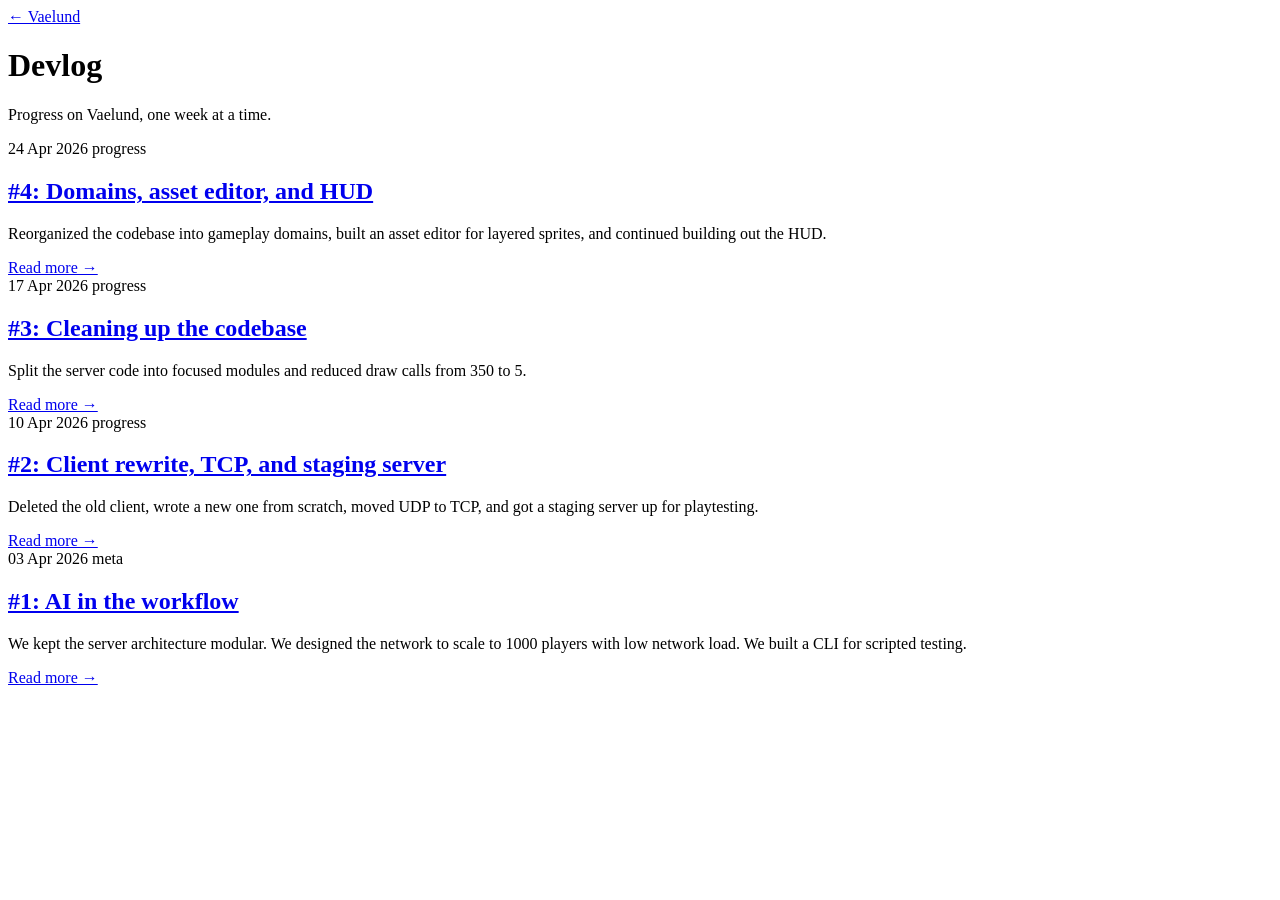
==== devlog/index.html @ cbfae711 "Post #4: Domains, asset editor, and HUD" ====
<!DOCTYPE html>
<html lang="en">
<head>
  <meta charset="utf-8">
  <meta name="viewport" content="width=device-width, initial-scale=1">
  <title>Devlog -- Vaelund</title>
  <link rel="stylesheet" href="/static/css/devlog.css">
</head>
<body>
  <nav class="devlog-nav">
    <a href="/" class="site-link">← Vaelund</a>
  </nav>
  <main class="devlog-index">
    <header class="index-header">
      <h1>Devlog</h1>
      <p>Progress on Vaelund, one week at a time.</p>
    </header>
    <div class="post-list">
      <article class="post-card">
        <div class="post-meta">
          <span class="post-date">24 Apr 2026</span>
          <span class="post-tag">progress</span>
        </div>
        <h2 class="post-title"><a href="/devlog/4-domains-asset-editor-and-hud">#4: Domains, asset editor, and HUD</a></h2>
        <p class="post-excerpt">Reorganized the codebase into gameplay domains, built an asset editor for layered sprites, and continued building out the HUD.</p>
        <a href="/devlog/4-domains-asset-editor-and-hud" class="read-more">Read more →</a>
      </article>

      <article class="post-card">
        <div class="post-meta">
          <span class="post-date">17 Apr 2026</span>
          <span class="post-tag">progress</span>
        </div>
        <h2 class="post-title"><a href="/devlog/3-cleaning-up-the-codebase">#3: Cleaning up the codebase</a></h2>
        <p class="post-excerpt">Split the server code into focused modules and reduced draw calls from 350 to 5.</p>
        <a href="/devlog/3-cleaning-up-the-codebase" class="read-more">Read more →</a>
      </article>

      <article class="post-card">
        <div class="post-meta">
          <span class="post-date">10 Apr 2026</span>
          <span class="post-tag">progress</span>
        </div>
        <h2 class="post-title"><a href="/devlog/2-client-rewrite-tcp-and-staging-server">#2: Client rewrite, TCP, and staging server</a></h2>
        <p class="post-excerpt">Deleted the old client, wrote a new one from scratch, moved UDP to TCP, and got a staging server up for playtesting.</p>
        <a href="/devlog/2-client-rewrite-tcp-and-staging-server" class="read-more">Read more →</a>
      </article>

      <article class="post-card">
        <div class="post-meta">
          <span class="post-date">03 Apr 2026</span>
          <span class="post-tag">meta</span>
        </div>
        <h2 class="post-title"><a href="/devlog/1-ai-in-the-workflow">#1: AI in the workflow</a></h2>
        <p class="post-excerpt">We kept the server architecture modular. We designed the network to scale to 1000 players with low network load. We built a CLI for scripted testing.</p>
        <a href="/devlog/1-ai-in-the-workflow" class="read-more">Read more →</a>
      </article>

    </div>
  </main>
</body>
</html>
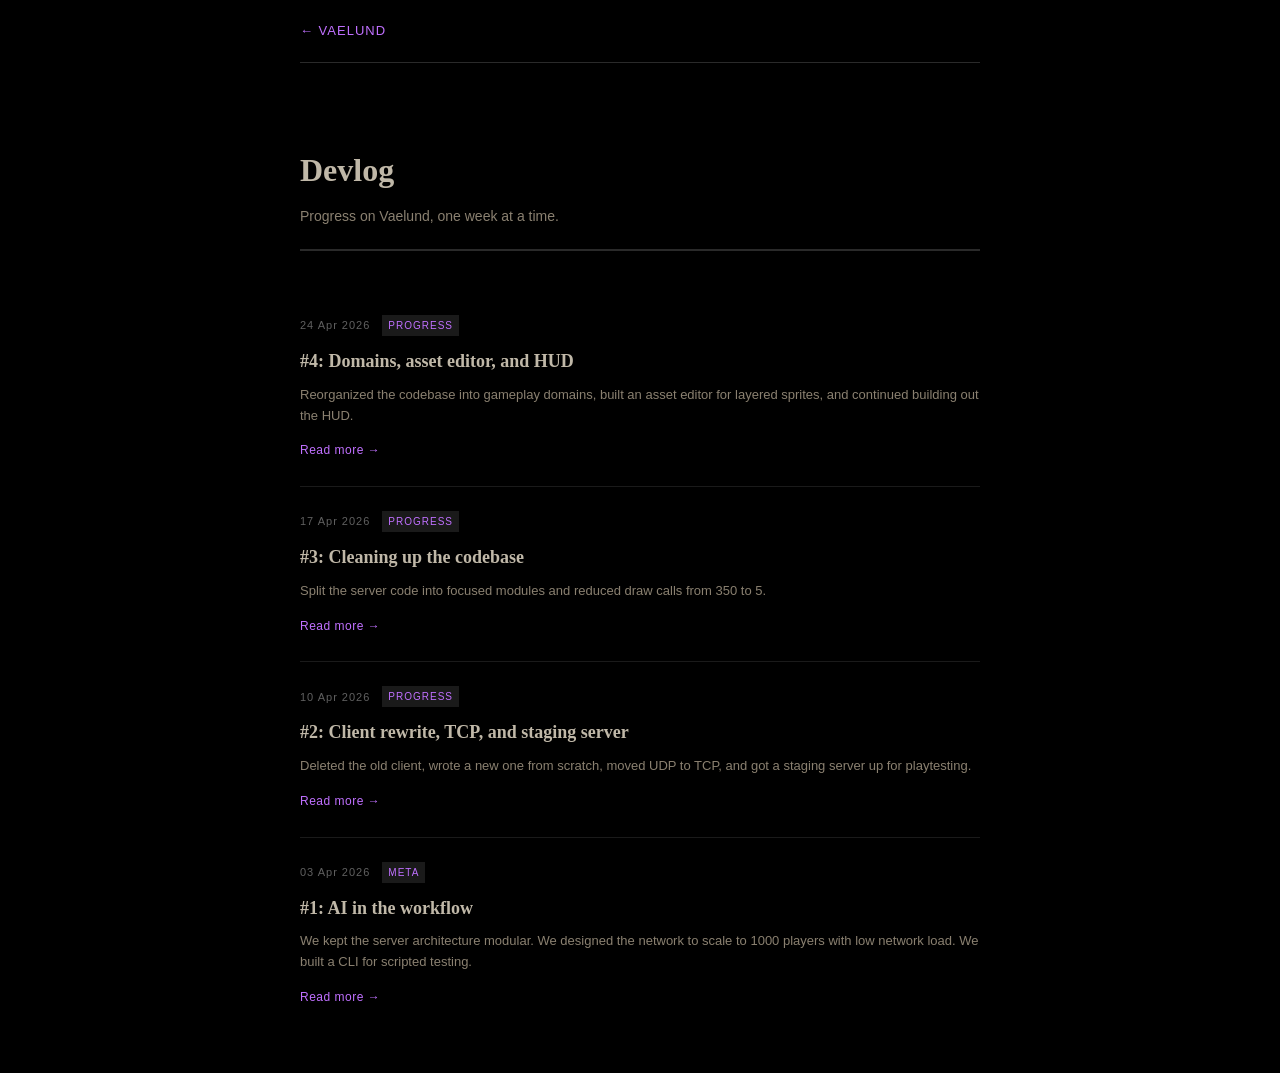
==== commit 6e5db1d7: "Add favicon to all devlog pages" ====
--- a/devlog/index.html
+++ b/devlog/index.html
@@ -5,6 +5,7 @@
   <meta name="viewport" content="width=device-width, initial-scale=1">
   <title>Devlog -- Vaelund</title>
   <link rel="stylesheet" href="/static/css/devlog.css">
+  <link rel="icon" type="image/png" href="/favicon.png">
 </head>
 <body>
   <nav class="devlog-nav">
--- a/static/css/devlog.css
+++ b/static/css/devlog.css
@@ -0,0 +1,300 @@
+/* ═══════════════════════════════════════════════════════════
+   VAELUND DEVLOG -- Standalone post and index pages
+   ═══════════════════════════════════════════════════════════ */
+
+* { box-sizing: border-box; margin: 0; padding: 0; }
+
+body {
+  background: #000;
+  color: #c0b8a8;
+  font-family: Verdana, Geneva, sans-serif;
+  font-size: 14px;
+  line-height: 1.7;
+  max-width: 720px;
+  margin: 0 auto;
+  padding: 0 20px;
+}
+
+/* ── Nav ───────────────────────────────────────────────── */
+
+.devlog-nav {
+  display: flex;
+  justify-content: space-between;
+  align-items: center;
+  padding: 20px 0;
+  border-bottom: 1px solid #2a2a2a;
+  margin-bottom: 40px;
+}
+
+.devlog-nav a {
+  color: #8a8070;
+  text-decoration: none;
+  font-size: 13px;
+  letter-spacing: 1px;
+  text-transform: uppercase;
+}
+
+.devlog-nav a:hover {
+  color: #c070ff;
+}
+
+.back-link {
+  color: #8a8070 !important;
+}
+
+.site-link {
+  color: #c070ff !important;
+}
+
+/* ── Index ──────────────────────────────────────────────── */
+
+.devlog-index {
+  padding: 40px 0;
+}
+
+.index-header {
+  margin-bottom: 40px;
+  padding-bottom: 20px;
+  border-bottom: 2px solid #2a2a2a;
+}
+
+.index-header h1 {
+  font-family: Georgia, serif;
+  font-size: 32px;
+  color: #c0b8a8;
+  margin-bottom: 8px;
+  font-weight: bold;
+}
+
+.index-header p {
+  color: #8a8070;
+  font-size: 14px;
+}
+
+.post-list {
+  display: flex;
+  flex-direction: column;
+  gap: 0;
+}
+
+.post-card {
+  padding: 24px 0;
+  border-bottom: 1px solid #1a1a1a;
+}
+
+.post-card:last-child {
+  border-bottom: none;
+}
+
+.post-meta {
+  display: flex;
+  align-items: center;
+  gap: 12px;
+  margin-bottom: 10px;
+}
+
+.post-date {
+  font-size: 11px;
+  color: #606060;
+  letter-spacing: 1px;
+}
+
+.post-tag {
+  font-size: 10px;
+  padding: 2px 6px;
+  background: #1a1a1a;
+  color: #c070ff;
+  letter-spacing: 1px;
+  text-transform: uppercase;
+}
+
+.post-title {
+  font-family: Georgia, serif;
+  font-size: 18px;
+  color: #c0b8a8;
+  font-weight: bold;
+  margin-bottom: 8px;
+}
+
+.post-title a {
+  color: #c0b8a8;
+  text-decoration: none;
+}
+
+.post-title a:hover {
+  color: #c070ff;
+}
+
+.post-excerpt {
+  font-size: 13px;
+  color: #8a8070;
+  line-height: 1.6;
+  margin-bottom: 12px;
+}
+
+.read-more {
+  font-size: 12px;
+  color: #c070ff !important;
+  text-decoration: none;
+  letter-spacing: 0.5px;
+}
+
+.read-more:hover {
+  text-decoration: underline;
+}
+
+.empty-state {
+  color: #606060;
+  font-style: italic;
+  padding: 20px 0;
+}
+
+/* ── Post page ──────────────────────────────────────────── */
+
+.devlog-post {
+  padding: 40px 0;
+}
+
+.post-header {
+  margin-bottom: 32px;
+  padding-bottom: 20px;
+  border-bottom: 2px solid #2a2a2a;
+}
+
+.post-header .post-title {
+  font-size: 28px;
+  margin-bottom: 0;
+  margin-top: 12px;
+}
+
+/* ── Post body ─────────────────────────────────────────── */
+
+.post-body {
+  font-size: 14px;
+  line-height: 1.8;
+}
+
+.post-body img {
+  width: auto;
+  image-rendering: pixelated;
+  image-rendering: -moz-crisp-edges;
+  image-rendering: crisp-edges;
+}
+
+.post-body h1,
+.post-body h2,
+.post-body h3 {
+  font-family: Georgia, serif;
+  color: #c0b8a8;
+  margin: 28px 0 12px;
+  font-weight: bold;
+}
+
+.post-body h1 { font-size: 24px; }
+.post-body h2 { font-size: 20px; }
+.post-body h3 { font-size: 16px; }
+
+.post-body p {
+  margin-bottom: 16px;
+  color: #c0b8a8;
+}
+
+.post-body strong {
+  color: #d0c8b8;
+  font-weight: bold;
+}
+
+.post-body em {
+  font-style: italic;
+  color: #b0a898;
+}
+
+.post-body a {
+  color: #c070ff;
+  text-decoration: none;
+}
+
+.post-body a:hover {
+  text-decoration: underline;
+}
+
+.post-body code {
+  background: #111;
+  padding: 2px 6px;
+  font-size: 13px;
+  color: #e0d0c0;
+  border: 1px solid #2a2a2a;
+}
+
+.post-body pre {
+  background: #080808;
+  border: 1px solid #2a2a2a;
+  padding: 16px;
+  overflow-x: auto;
+  margin: 20px 0;
+}
+
+.post-body pre code {
+  background: none;
+  border: none;
+  padding: 0;
+  font-size: 13px;
+  color: #e0d0c0;
+  line-height: 1.6;
+}
+
+.post-body blockquote {
+  border-left: 3px solid #c070ff;
+  margin: 20px 0;
+  padding: 8px 16px;
+  color: #8a8070;
+  background: #080808;
+}
+
+.post-body ul {
+  margin: 16px 0;
+  padding-left: 24px;
+  list-style: disc;
+}
+
+.post-body ul li {
+  margin-bottom: 6px;
+  color: #c0b8a8;
+}
+
+.post-body hr {
+  border: none;
+  border-top: 1px solid #2a2a2a;
+  margin: 32px 0;
+}
+
+/* ── Post footer ───────────────────────────────────────── */
+
+.post-footer {
+  margin-top: 48px;
+  padding-top: 20px;
+  border-top: 1px solid #1a1a1a;
+}
+
+/* ── Mobile ─────────────────────────────────────────────── */
+
+@media (max-width: 700px) {
+  body {
+    padding: 0 12px;
+  }
+
+  .devlog-nav {
+    padding: 16px 0;
+  }
+
+  .index-header h1 {
+    font-size: 24px;
+  }
+
+  .post-header .post-title {
+    font-size: 22px;
+  }
+
+  .post-body h1 { font-size: 20px; }
+  .post-body h2 { font-size: 17px; }
+}
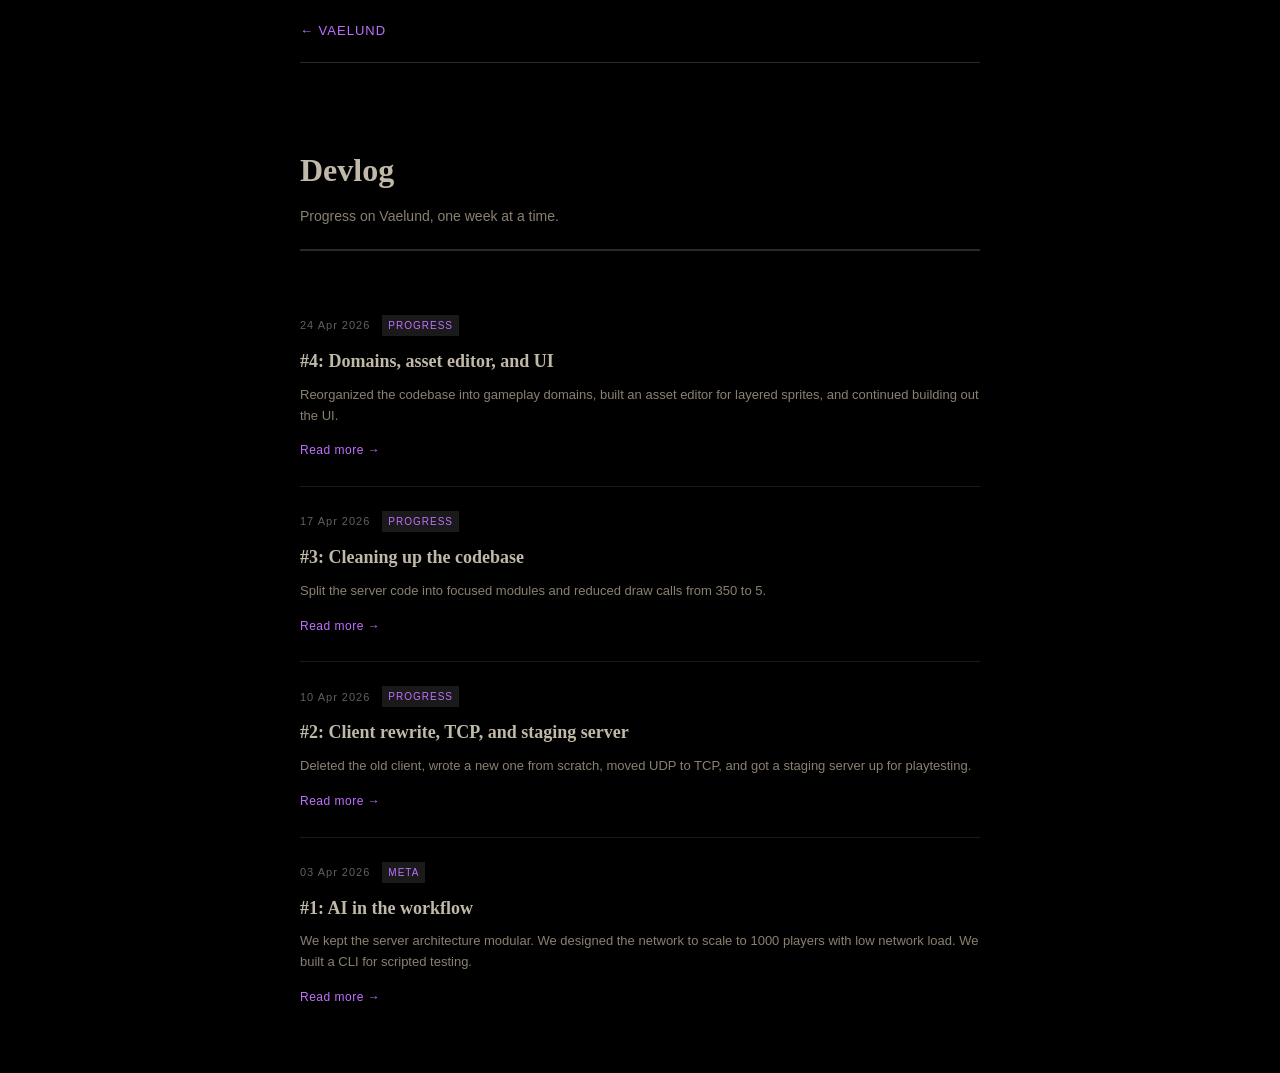
==== commit 2e21f76c: "Rename HUD to UI in post #4" ====
--- a/devlog/index.html
+++ b/devlog/index.html
@@ -22,9 +22,9 @@
           <span class="post-date">24 Apr 2026</span>
           <span class="post-tag">progress</span>
         </div>
-        <h2 class="post-title"><a href="/devlog/4-domains-asset-editor-and-hud">#4: Domains, asset editor, and HUD</a></h2>
-        <p class="post-excerpt">Reorganized the codebase into gameplay domains, built an asset editor for layered sprites, and continued building out the HUD.</p>
-        <a href="/devlog/4-domains-asset-editor-and-hud" class="read-more">Read more →</a>
+        <h2 class="post-title"><a href="/devlog/4-domains-asset-editor-and-ui">#4: Domains, asset editor, and UI</a></h2>
+        <p class="post-excerpt">Reorganized the codebase into gameplay domains, built an asset editor for layered sprites, and continued building out the UI.</p>
+        <a href="/devlog/4-domains-asset-editor-and-ui" class="read-more">Read more →</a>
       </article>
 
       <article class="post-card">
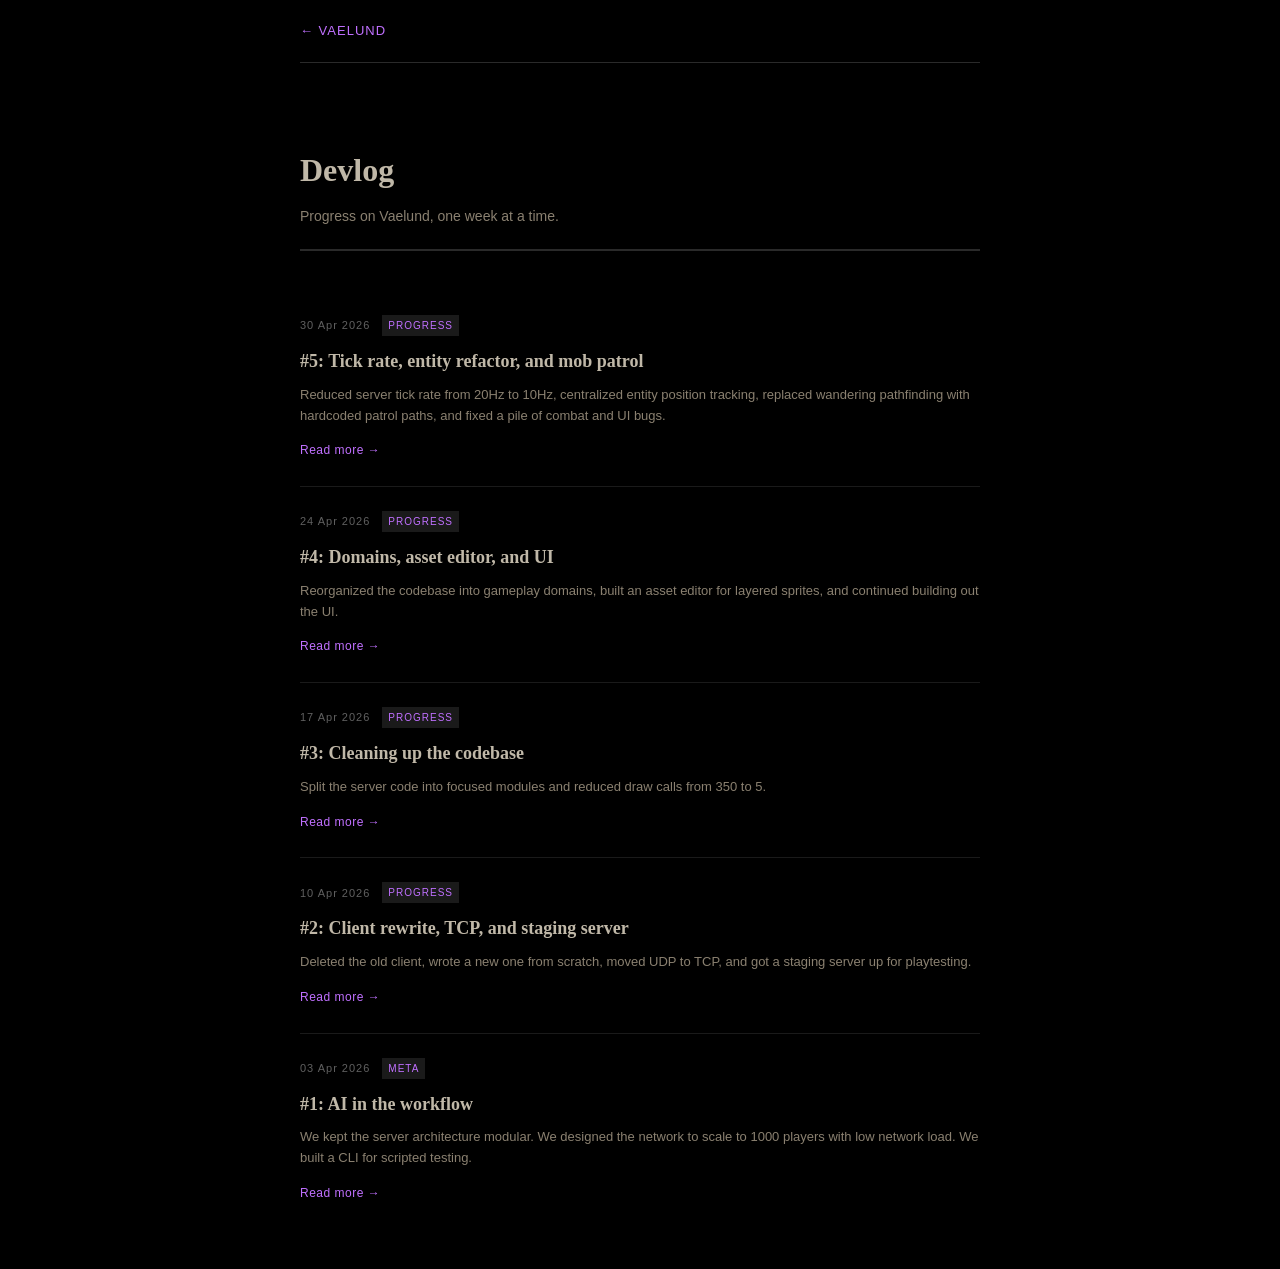
==== commit 85d09cf4: "Post #5: Tick rate, entity refactor, and mob patrol" ====
--- a/devlog/index.html
+++ b/devlog/index.html
@@ -17,6 +17,16 @@
       <p>Progress on Vaelund, one week at a time.</p>
     </header>
     <div class="post-list">
+      <article class="post-card">
+        <div class="post-meta">
+          <span class="post-date">30 Apr 2026</span>
+          <span class="post-tag">progress</span>
+        </div>
+        <h2 class="post-title"><a href="/devlog/5-tick-rate-entity-refactor-and-mob-patrol">#5: Tick rate, entity refactor, and mob patrol</a></h2>
+        <p class="post-excerpt">Reduced server tick rate from 20Hz to 10Hz, centralized entity position tracking, replaced wandering pathfinding with hardcoded patrol paths, and fixed a pile of combat and UI bugs.</p>
+        <a href="/devlog/5-tick-rate-entity-refactor-and-mob-patrol" class="read-more">Read more →</a>
+      </article>
+
       <article class="post-card">
         <div class="post-meta">
           <span class="post-date">24 Apr 2026</span>
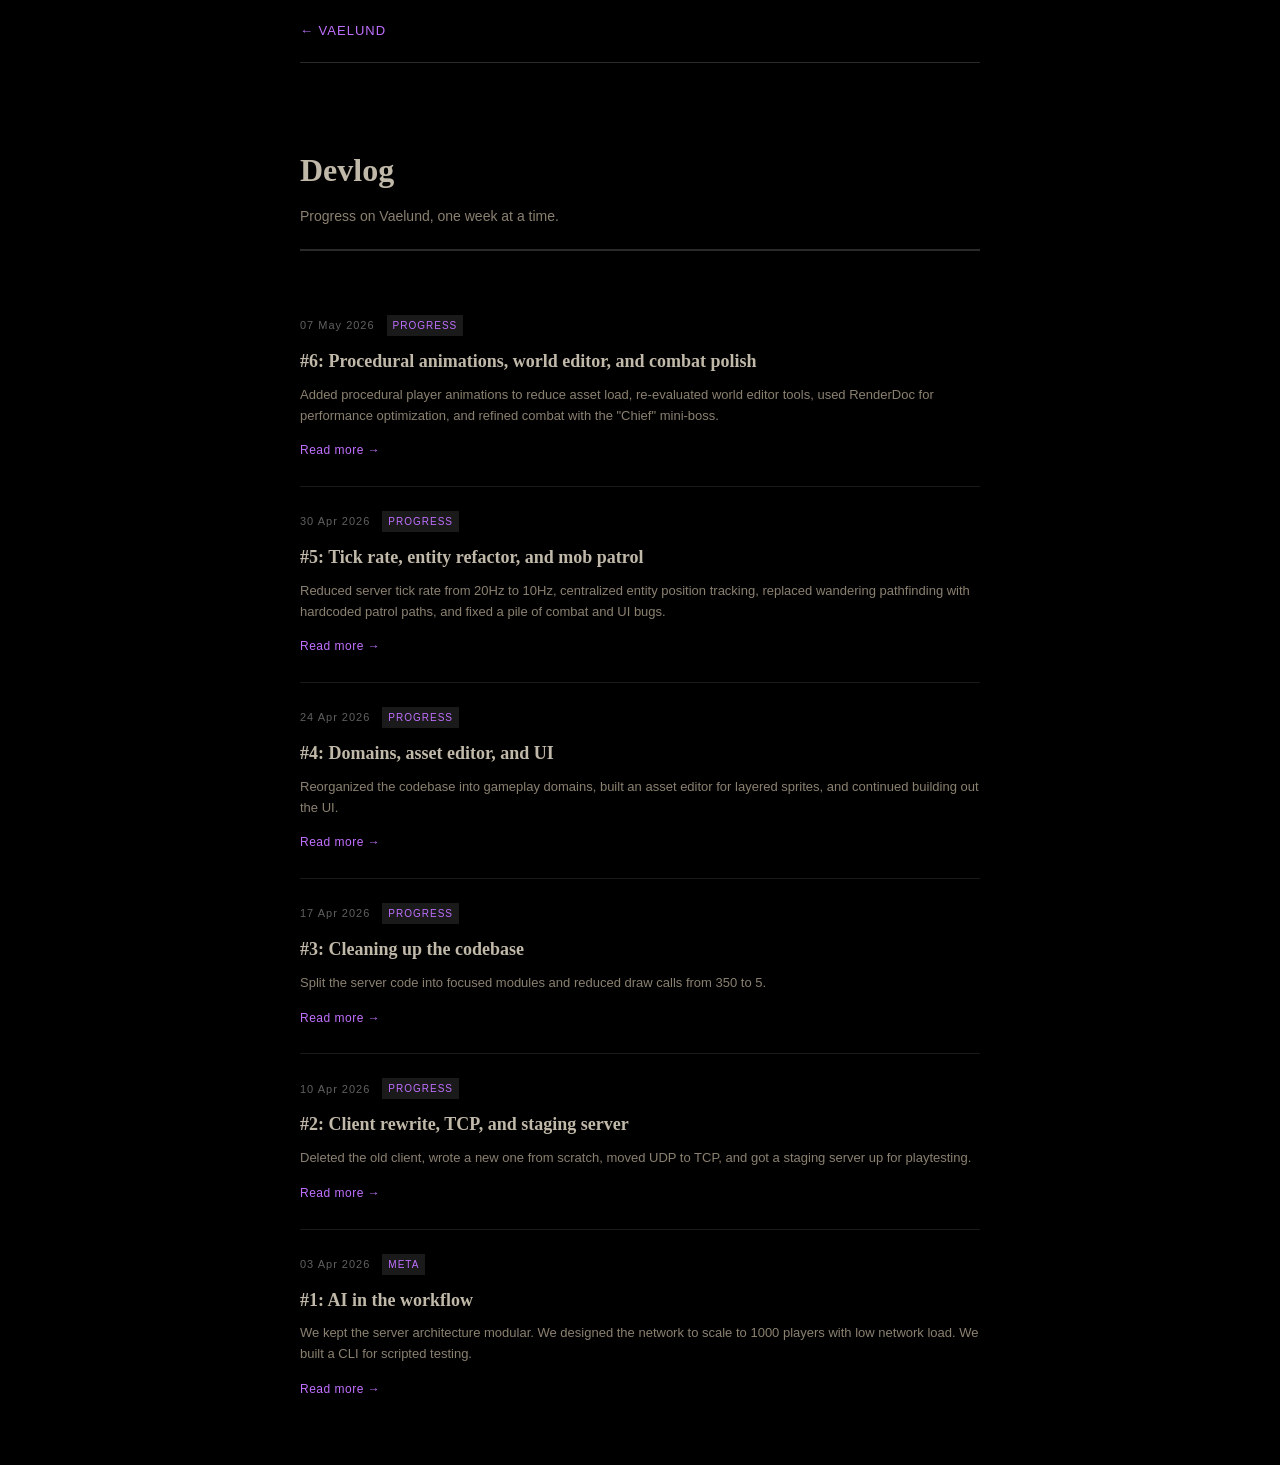
==== commit baf764a4: "Post #6: Procedural animations, world editor, and combat polish" ====
--- a/devlog/index.html
+++ b/devlog/index.html
@@ -17,6 +17,16 @@
       <p>Progress on Vaelund, one week at a time.</p>
     </header>
     <div class="post-list">
+      <article class="post-card">
+        <div class="post-meta">
+          <span class="post-date">07 May 2026</span>
+          <span class="post-tag">progress</span>
+        </div>
+        <h2 class="post-title"><a href="/devlog/6-procedural-animations-world-editor-and-combat-polish">#6: Procedural animations, world editor, and combat polish</a></h2>
+        <p class="post-excerpt">Added procedural player animations to reduce asset load, re-evaluated world editor tools, used RenderDoc for performance optimization, and refined combat with the "Chief" mini-boss.</p>
+        <a href="/devlog/6-procedural-animations-world-editor-and-combat-polish" class="read-more">Read more →</a>
+      </article>
+
       <article class="post-card">
         <div class="post-meta">
           <span class="post-date">30 Apr 2026</span>
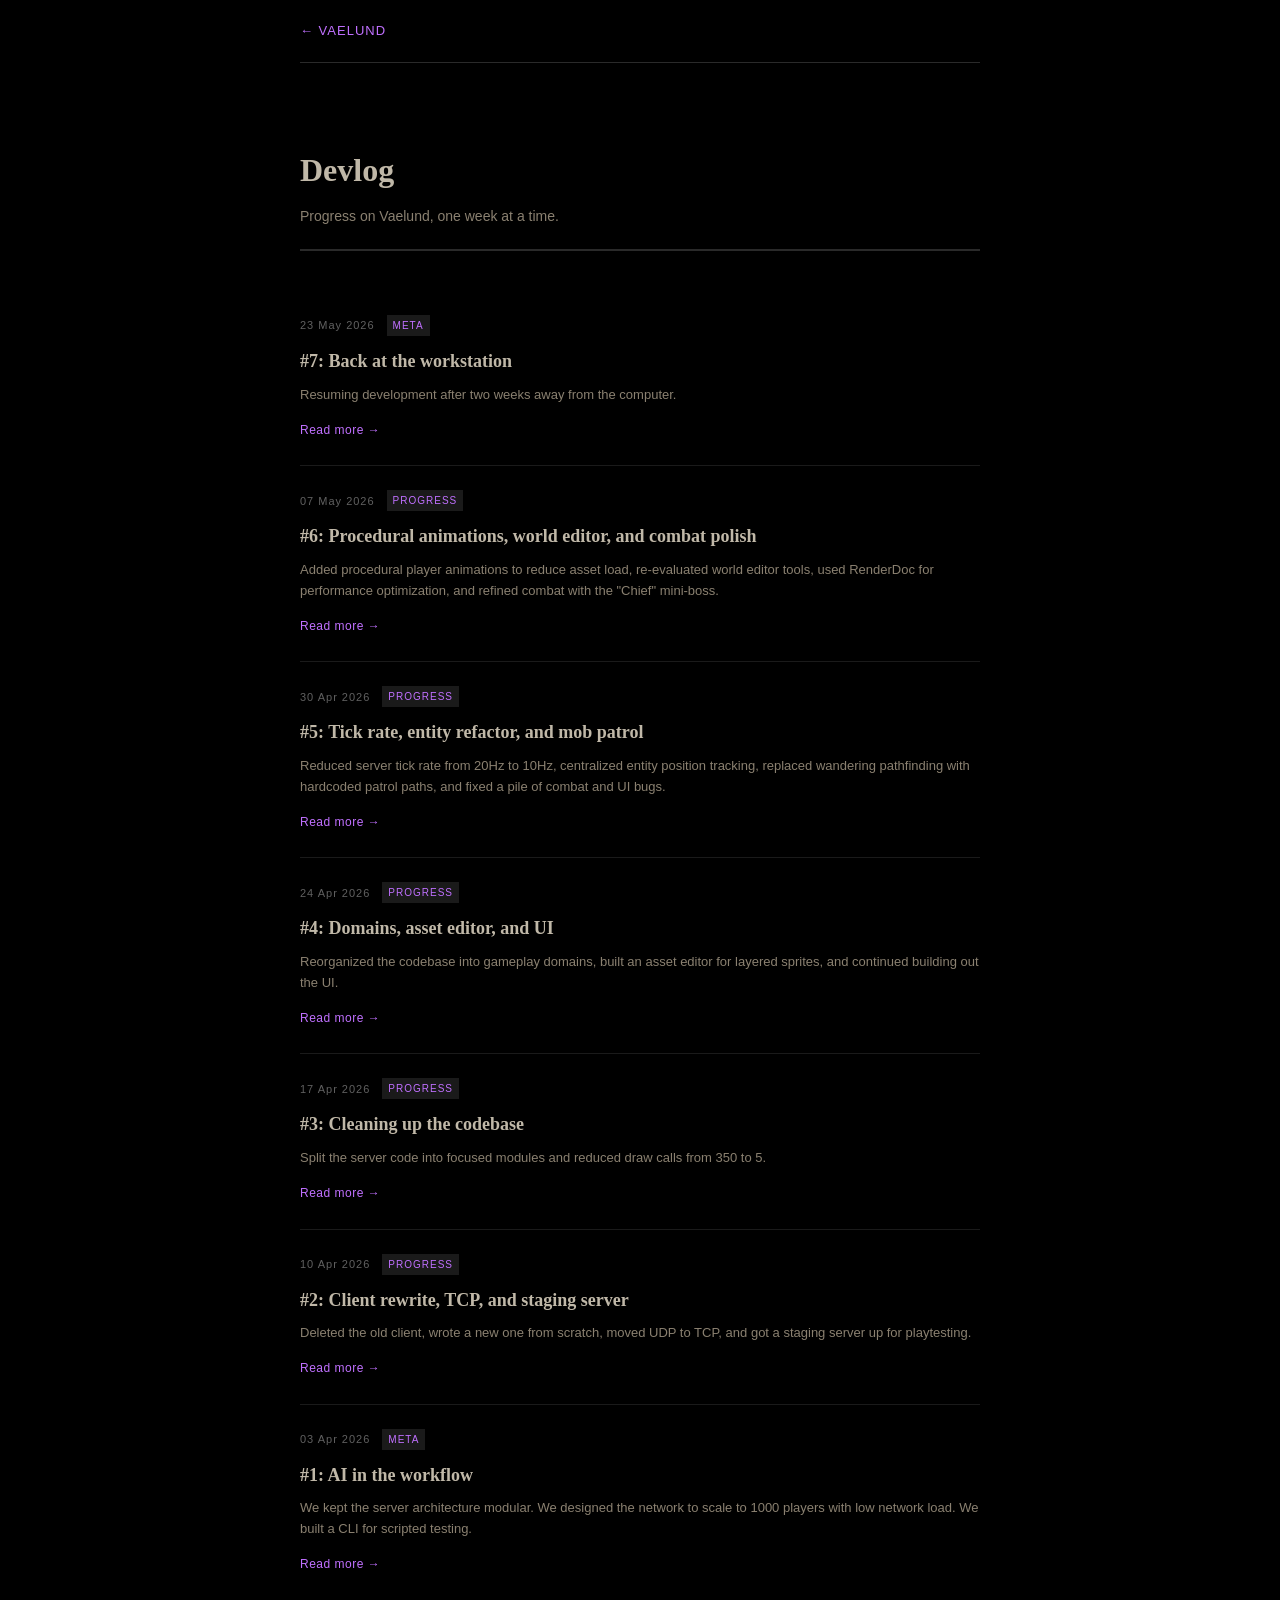
==== commit f76d0062: "Update devlog index with Post #7" ====
--- a/devlog/index.html
+++ b/devlog/index.html
@@ -17,6 +17,16 @@
       <p>Progress on Vaelund, one week at a time.</p>
     </header>
     <div class="post-list">
+      <article class="post-card">
+        <div class="post-meta">
+          <span class="post-date">23 May 2026</span>
+          <span class="post-tag">meta</span>
+        </div>
+        <h2 class="post-title"><a href="/devlog/7-back-at-the-workstation">#7: Back at the workstation</a></h2>
+        <p class="post-excerpt">Resuming development after two weeks away from the computer.</p>
+        <a href="/devlog/7-back-at-the-workstation" class="read-more">Read more →</a>
+      </article>
+
       <article class="post-card">
         <div class="post-meta">
           <span class="post-date">07 May 2026</span>
